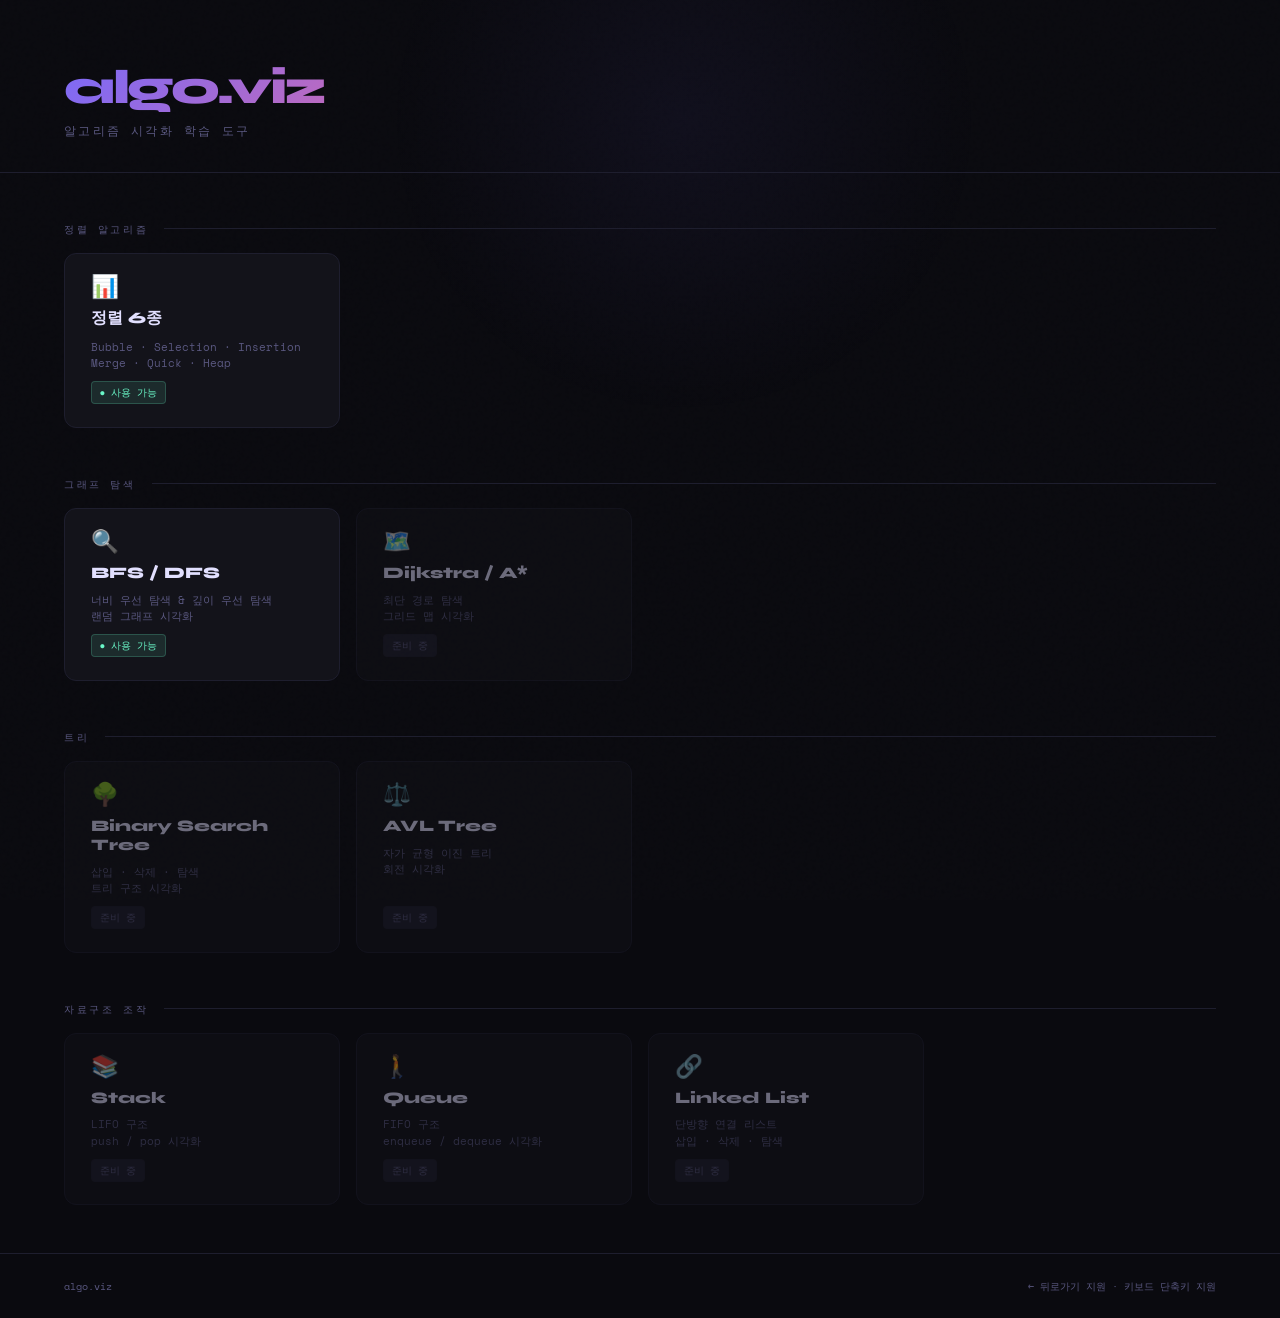
==== index.html @ f222cd2a "Add files via upload" ====
<!DOCTYPE html>
<html lang="ko">
<head>
  <meta charset="UTF-8" />
  <meta name="viewport" content="width=device-width, initial-scale=1.0" />
  <title>algo.viz</title>
  <link href="https://fonts.googleapis.com/css2?family=Space+Mono:wght@400;700&family=Syne:wght@400;700;800&display=swap" rel="stylesheet" />
  <style>
    :root {
      --bg: #0a0a0f;
      --surface: #13131a;
      --border: #1e1e2e;
      --text: #e2e0ff;
      --muted: #5a5880;
      --accent: #7c6af7;
      --accent2: #f76a8c;
      --accent3: #6af7c8;
      --accent4: #f7c96a;
    }

    * { box-sizing: border-box; margin: 0; padding: 0; }

    body {
      background: var(--bg);
      color: var(--text);
      font-family: 'Syne', sans-serif;
      min-height: 100vh;
      display: flex;
      flex-direction: column;
    }

    body::before {
      content: '';
      position: fixed;
      inset: 0;
      background-image: url("data:image/svg+xml,%3Csvg viewBox='0 0 256 256' xmlns='http://www.w3.org/2000/svg'%3E%3Cfilter id='n'%3E%3CfeTurbulence type='fractalNoise' baseFrequency='0.9' numOctaves='4' stitchTiles='stitch'/%3E%3C/filter%3E%3Crect width='100%25' height='100%25' filter='url(%23n)' opacity='0.04'/%3E%3C/svg%3E");
      pointer-events: none;
      z-index: 0;
      opacity: 0.4;
    }

    /* Decorative background glow */
    body::after {
      content: '';
      position: fixed;
      top: -20%;
      left: 30%;
      width: 600px;
      height: 600px;
      background: radial-gradient(circle, rgba(124,106,247,0.06) 0%, transparent 70%);
      pointer-events: none;
      z-index: 0;
    }

    header {
      position: relative;
      z-index: 1;
      padding: 4rem 4rem 2rem;
      border-bottom: 1px solid var(--border);
    }

    .logo {
      font-size: 3rem;
      font-weight: 800;
      letter-spacing: -0.05em;
      background: linear-gradient(135deg, var(--accent), var(--accent2), var(--accent3));
      -webkit-background-clip: text;
      -webkit-text-fill-color: transparent;
      line-height: 1;
      margin-bottom: 0.6rem;
    }

    .tagline {
      font-family: 'Space Mono', monospace;
      font-size: 0.75rem;
      color: var(--muted);
      letter-spacing: 0.2em;
      text-transform: uppercase;
    }

    main {
      position: relative;
      z-index: 1;
      flex: 1;
      padding: 3rem 4rem;
      display: flex;
      flex-direction: column;
      gap: 3rem;
    }

    .category {
      display: flex;
      flex-direction: column;
      gap: 1rem;
    }

    .cat-header {
      display: flex;
      align-items: center;
      gap: 1rem;
    }

    .cat-label {
      font-family: 'Space Mono', monospace;
      font-size: 0.65rem;
      letter-spacing: 0.25em;
      text-transform: uppercase;
      color: var(--muted);
    }

    .cat-line {
      flex: 1;
      height: 1px;
      background: var(--border);
    }

    .card-grid {
      display: grid;
      grid-template-columns: repeat(auto-fill, minmax(220px, 1fr));
      gap: 1rem;
    }

    .card {
      background: var(--surface);
      border: 1px solid var(--border);
      border-radius: 12px;
      padding: 1.4rem 1.6rem;
      text-decoration: none;
      color: inherit;
      display: flex;
      flex-direction: column;
      gap: 0.6rem;
      transition: all 0.2s;
      position: relative;
      overflow: hidden;
    }

    .card::before {
      content: '';
      position: absolute;
      top: 0; left: 0;
      right: 0; height: 2px;
      background: var(--card-accent, var(--accent));
      opacity: 0;
      transition: opacity 0.2s;
    }

    .card:hover {
      border-color: rgba(124,106,247,0.35);
      transform: translateY(-2px);
      box-shadow: 0 8px 32px rgba(0,0,0,0.3);
    }

    .card:hover::before { opacity: 1; }

    .card.soon {
      opacity: 0.45;
      cursor: not-allowed;
      pointer-events: none;
    }

    .card-icon {
      font-size: 1.4rem;
      line-height: 1;
    }

    .card-name {
      font-weight: 800;
      font-size: 1rem;
      color: var(--text);
    }

    .card-desc {
      font-family: 'Space Mono', monospace;
      font-size: 0.68rem;
      color: var(--muted);
      line-height: 1.5;
    }

    .card-badge {
      display: inline-flex;
      align-items: center;
      gap: 0.3rem;
      font-family: 'Space Mono', monospace;
      font-size: 0.6rem;
      padding: 0.2rem 0.5rem;
      border-radius: 4px;
      align-self: flex-start;
      margin-top: auto;
    }

    .badge-ready {
      background: rgba(106,247,200,0.1);
      color: var(--accent3);
      border: 1px solid rgba(106,247,200,0.2);
    }

    .badge-soon {
      background: rgba(90,88,128,0.2);
      color: var(--muted);
      border: 1px solid var(--border);
    }

    footer {
      position: relative;
      z-index: 1;
      padding: 1.5rem 4rem;
      border-top: 1px solid var(--border);
      font-family: 'Space Mono', monospace;
      font-size: 0.65rem;
      color: var(--muted);
      display: flex;
      justify-content: space-between;
    }

    @media (max-width: 600px) {
      header, main, footer { padding-left: 1.5rem; padding-right: 1.5rem; }
      .logo { font-size: 2rem; }
      .card-grid { grid-template-columns: 1fr 1fr; }
    }
  </style>
</head>
<body>

<header>
  <div class="logo">algo.viz</div>
  <div class="tagline">알고리즘 시각화 학습 도구</div>
</header>

<main>

  <!-- 정렬 -->
  <div class="category">
    <div class="cat-header">
      <div class="cat-label">정렬 알고리즘</div>
      <div class="cat-line"></div>
    </div>
    <div class="card-grid">
      <a class="card" href="sort.html" style="--card-accent: var(--accent)">
        <div class="card-icon">📊</div>
        <div class="card-name">정렬 6종</div>
        <div class="card-desc">Bubble · Selection · Insertion<br>Merge · Quick · Heap</div>
        <div class="card-badge badge-ready">● 사용 가능</div>
      </a>
    </div>
  </div>

  <!-- 그래프 탐색 -->
  <div class="category">
    <div class="cat-header">
      <div class="cat-label">그래프 탐색</div>
      <div class="cat-line"></div>
    </div>
    <div class="card-grid">
      <a class="card" href="graph.html" style="--card-accent: var(--accent2)">
        <div class="card-icon">🔍</div>
        <div class="card-name">BFS / DFS</div>
        <div class="card-desc">너비 우선 탐색 &amp; 깊이 우선 탐색<br>랜덤 그래프 시각화</div>
        <div class="card-badge badge-ready">● 사용 가능</div>
      </a>
      <div class="card soon" style="--card-accent: var(--accent2)">
        <div class="card-icon">🗺️</div>
        <div class="card-name">Dijkstra / A*</div>
        <div class="card-desc">최단 경로 탐색<br>그리드 맵 시각화</div>
        <div class="card-badge badge-soon">준비 중</div>
      </div>
    </div>
  </div>

  <!-- 트리 -->
  <div class="category">
    <div class="cat-header">
      <div class="cat-label">트리</div>
      <div class="cat-line"></div>
    </div>
    <div class="card-grid">
      <div class="card soon" style="--card-accent: var(--accent3)">
        <div class="card-icon">🌳</div>
        <div class="card-name">Binary Search Tree</div>
        <div class="card-desc">삽입 · 삭제 · 탐색<br>트리 구조 시각화</div>
        <div class="card-badge badge-soon">준비 중</div>
      </div>
      <div class="card soon" style="--card-accent: var(--accent3)">
        <div class="card-icon">⚖️</div>
        <div class="card-name">AVL Tree</div>
        <div class="card-desc">자가 균형 이진 트리<br>회전 시각화</div>
        <div class="card-badge badge-soon">준비 중</div>
      </div>
    </div>
  </div>

  <!-- 자료구조 -->
  <div class="category">
    <div class="cat-header">
      <div class="cat-label">자료구조 조작</div>
      <div class="cat-line"></div>
    </div>
    <div class="card-grid">
      <div class="card soon" style="--card-accent: var(--accent4)">
        <div class="card-icon">📚</div>
        <div class="card-name">Stack</div>
        <div class="card-desc">LIFO 구조<br>push / pop 시각화</div>
        <div class="card-badge badge-soon">준비 중</div>
      </div>
      <div class="card soon" style="--card-accent: var(--accent4)">
        <div class="card-icon">🚶</div>
        <div class="card-name">Queue</div>
        <div class="card-desc">FIFO 구조<br>enqueue / dequeue 시각화</div>
        <div class="card-badge badge-soon">준비 중</div>
      </div>
      <div class="card soon" style="--card-accent: var(--accent4)">
        <div class="card-icon">🔗</div>
        <div class="card-name">Linked List</div>
        <div class="card-desc">단방향 연결 리스트<br>삽입 · 삭제 · 탐색</div>
        <div class="card-badge badge-soon">준비 중</div>
      </div>
    </div>
  </div>

</main>

<footer>
  <span>algo.viz</span>
  <span>← 뒤로가기 지원 · 키보드 단축키 지원</span>
</footer>

</body>
</html>
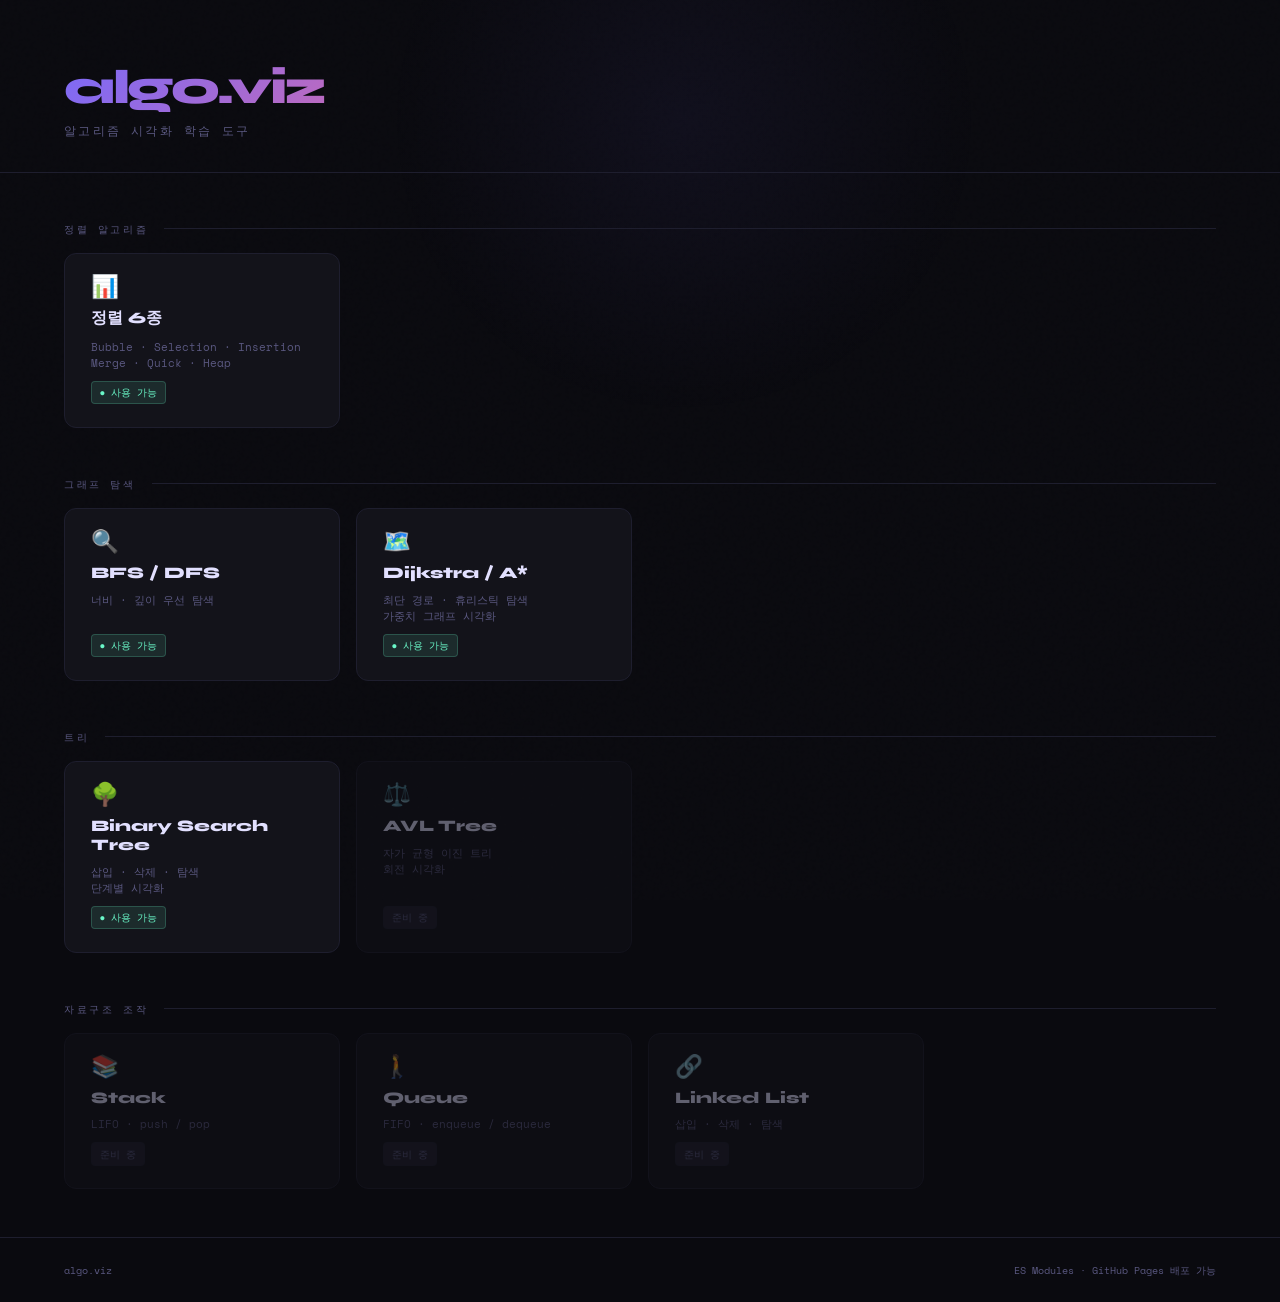
==== commit dd1d2a5f: "Update index.html" ====
--- a/index.html
+++ b/index.html
@@ -7,236 +7,48 @@
   <link href="https://fonts.googleapis.com/css2?family=Space+Mono:wght@400;700&family=Syne:wght@400;700;800&display=swap" rel="stylesheet" />
   <style>
     :root {
-      --bg: #0a0a0f;
-      --surface: #13131a;
-      --border: #1e1e2e;
-      --text: #e2e0ff;
-      --muted: #5a5880;
-      --accent: #7c6af7;
-      --accent2: #f76a8c;
-      --accent3: #6af7c8;
-      --accent4: #f7c96a;
+      --bg:#0a0a0f; --surface:#13131a; --border:#1e1e2e;
+      --text:#e2e0ff; --muted:#5a5880;
+      --accent:#7c6af7; --accent2:#f76a8c; --accent3:#6af7c8; --accent4:#f7c96a;
     }
-
-    * { box-sizing: border-box; margin: 0; padding: 0; }
-
-    body {
-      background: var(--bg);
-      color: var(--text);
-      font-family: 'Syne', sans-serif;
-      min-height: 100vh;
-      display: flex;
-      flex-direction: column;
-    }
-
-    body::before {
-      content: '';
-      position: fixed;
-      inset: 0;
-      background-image: url("data:image/svg+xml,%3Csvg viewBox='0 0 256 256' xmlns='http://www.w3.org/2000/svg'%3E%3Cfilter id='n'%3E%3CfeTurbulence type='fractalNoise' baseFrequency='0.9' numOctaves='4' stitchTiles='stitch'/%3E%3C/filter%3E%3Crect width='100%25' height='100%25' filter='url(%23n)' opacity='0.04'/%3E%3C/svg%3E");
-      pointer-events: none;
-      z-index: 0;
-      opacity: 0.4;
-    }
-
-    /* Decorative background glow */
-    body::after {
-      content: '';
-      position: fixed;
-      top: -20%;
-      left: 30%;
-      width: 600px;
-      height: 600px;
-      background: radial-gradient(circle, rgba(124,106,247,0.06) 0%, transparent 70%);
-      pointer-events: none;
-      z-index: 0;
-    }
-
-    header {
-      position: relative;
-      z-index: 1;
-      padding: 4rem 4rem 2rem;
-      border-bottom: 1px solid var(--border);
-    }
-
-    .logo {
-      font-size: 3rem;
-      font-weight: 800;
-      letter-spacing: -0.05em;
-      background: linear-gradient(135deg, var(--accent), var(--accent2), var(--accent3));
-      -webkit-background-clip: text;
-      -webkit-text-fill-color: transparent;
-      line-height: 1;
-      margin-bottom: 0.6rem;
-    }
-
-    .tagline {
-      font-family: 'Space Mono', monospace;
-      font-size: 0.75rem;
-      color: var(--muted);
-      letter-spacing: 0.2em;
-      text-transform: uppercase;
-    }
-
-    main {
-      position: relative;
-      z-index: 1;
-      flex: 1;
-      padding: 3rem 4rem;
-      display: flex;
-      flex-direction: column;
-      gap: 3rem;
-    }
-
-    .category {
-      display: flex;
-      flex-direction: column;
-      gap: 1rem;
-    }
-
-    .cat-header {
-      display: flex;
-      align-items: center;
-      gap: 1rem;
-    }
-
-    .cat-label {
-      font-family: 'Space Mono', monospace;
-      font-size: 0.65rem;
-      letter-spacing: 0.25em;
-      text-transform: uppercase;
-      color: var(--muted);
-    }
-
-    .cat-line {
-      flex: 1;
-      height: 1px;
-      background: var(--border);
-    }
-
-    .card-grid {
-      display: grid;
-      grid-template-columns: repeat(auto-fill, minmax(220px, 1fr));
-      gap: 1rem;
-    }
-
-    .card {
-      background: var(--surface);
-      border: 1px solid var(--border);
-      border-radius: 12px;
-      padding: 1.4rem 1.6rem;
-      text-decoration: none;
-      color: inherit;
-      display: flex;
-      flex-direction: column;
-      gap: 0.6rem;
-      transition: all 0.2s;
-      position: relative;
-      overflow: hidden;
-    }
-
-    .card::before {
-      content: '';
-      position: absolute;
-      top: 0; left: 0;
-      right: 0; height: 2px;
-      background: var(--card-accent, var(--accent));
-      opacity: 0;
-      transition: opacity 0.2s;
-    }
-
-    .card:hover {
-      border-color: rgba(124,106,247,0.35);
-      transform: translateY(-2px);
-      box-shadow: 0 8px 32px rgba(0,0,0,0.3);
-    }
-
-    .card:hover::before { opacity: 1; }
-
-    .card.soon {
-      opacity: 0.45;
-      cursor: not-allowed;
-      pointer-events: none;
-    }
-
-    .card-icon {
-      font-size: 1.4rem;
-      line-height: 1;
-    }
-
-    .card-name {
-      font-weight: 800;
-      font-size: 1rem;
-      color: var(--text);
-    }
-
-    .card-desc {
-      font-family: 'Space Mono', monospace;
-      font-size: 0.68rem;
-      color: var(--muted);
-      line-height: 1.5;
-    }
-
-    .card-badge {
-      display: inline-flex;
-      align-items: center;
-      gap: 0.3rem;
-      font-family: 'Space Mono', monospace;
-      font-size: 0.6rem;
-      padding: 0.2rem 0.5rem;
-      border-radius: 4px;
-      align-self: flex-start;
-      margin-top: auto;
-    }
-
-    .badge-ready {
-      background: rgba(106,247,200,0.1);
-      color: var(--accent3);
-      border: 1px solid rgba(106,247,200,0.2);
-    }
-
-    .badge-soon {
-      background: rgba(90,88,128,0.2);
-      color: var(--muted);
-      border: 1px solid var(--border);
-    }
-
-    footer {
-      position: relative;
-      z-index: 1;
-      padding: 1.5rem 4rem;
-      border-top: 1px solid var(--border);
-      font-family: 'Space Mono', monospace;
-      font-size: 0.65rem;
-      color: var(--muted);
-      display: flex;
-      justify-content: space-between;
-    }
-
-    @media (max-width: 600px) {
-      header, main, footer { padding-left: 1.5rem; padding-right: 1.5rem; }
-      .logo { font-size: 2rem; }
-      .card-grid { grid-template-columns: 1fr 1fr; }
-    }
+    *{box-sizing:border-box;margin:0;padding:0;}
+    body{background:var(--bg);color:var(--text);font-family:'Syne',sans-serif;min-height:100vh;display:flex;flex-direction:column;}
+    body::before{content:'';position:fixed;inset:0;background-image:url("data:image/svg+xml,%3Csvg viewBox='0 0 256 256' xmlns='http://www.w3.org/2000/svg'%3E%3Cfilter id='n'%3E%3CfeTurbulence type='fractalNoise' baseFrequency='0.9' numOctaves='4' stitchTiles='stitch'/%3E%3C/filter%3E%3Crect width='100%25' height='100%25' filter='url(%23n)' opacity='0.04'/%3E%3C/svg%3E");pointer-events:none;z-index:0;opacity:0.4;}
+    body::after{content:'';position:fixed;top:-20%;left:30%;width:600px;height:600px;background:radial-gradient(circle,rgba(124,106,247,0.06) 0%,transparent 70%);pointer-events:none;z-index:0;}
+    header{position:relative;z-index:1;padding:4rem 4rem 2rem;border-bottom:1px solid var(--border);}
+    .logo{font-size:3rem;font-weight:800;letter-spacing:-0.05em;background:linear-gradient(135deg,var(--accent),var(--accent2),var(--accent3));-webkit-background-clip:text;-webkit-text-fill-color:transparent;line-height:1;margin-bottom:0.6rem;}
+    .tagline{font-family:'Space Mono',monospace;font-size:0.75rem;color:var(--muted);letter-spacing:0.2em;text-transform:uppercase;}
+    main{position:relative;z-index:1;flex:1;padding:3rem 4rem;display:flex;flex-direction:column;gap:3rem;}
+    .category{display:flex;flex-direction:column;gap:1rem;}
+    .cat-header{display:flex;align-items:center;gap:1rem;}
+    .cat-label{font-family:'Space Mono',monospace;font-size:0.65rem;letter-spacing:0.25em;text-transform:uppercase;color:var(--muted);}
+    .cat-line{flex:1;height:1px;background:var(--border);}
+    .card-grid{display:grid;grid-template-columns:repeat(auto-fill,minmax(220px,1fr));gap:1rem;}
+    .card{background:var(--surface);border:1px solid var(--border);border-radius:12px;padding:1.4rem 1.6rem;text-decoration:none;color:inherit;display:flex;flex-direction:column;gap:0.6rem;transition:all 0.2s;position:relative;overflow:hidden;}
+    .card::before{content:'';position:absolute;top:0;left:0;right:0;height:2px;background:var(--card-accent,var(--accent));opacity:0;transition:opacity 0.2s;}
+    .card:hover{border-color:rgba(124,106,247,0.35);transform:translateY(-2px);box-shadow:0 8px 32px rgba(0,0,0,0.3);}
+    .card:hover::before{opacity:1;}
+    .card.soon{opacity:0.4;cursor:not-allowed;pointer-events:none;}
+    .card-icon{font-size:1.4rem;line-height:1;}
+    .card-name{font-weight:800;font-size:1rem;color:var(--text);}
+    .card-desc{font-family:'Space Mono',monospace;font-size:0.68rem;color:var(--muted);line-height:1.5;}
+    .card-badge{display:inline-flex;align-items:center;gap:0.3rem;font-family:'Space Mono',monospace;font-size:0.6rem;padding:0.2rem 0.5rem;border-radius:4px;align-self:flex-start;margin-top:auto;}
+    .badge-ready{background:rgba(106,247,200,0.1);color:var(--accent3);border:1px solid rgba(106,247,200,0.2);}
+    .badge-soon{background:rgba(90,88,128,0.2);color:var(--muted);border:1px solid var(--border);}
+    footer{position:relative;z-index:1;padding:1.5rem 4rem;border-top:1px solid var(--border);font-family:'Space Mono',monospace;font-size:0.65rem;color:var(--muted);display:flex;justify-content:space-between;}
+    @media(max-width:600px){header,main,footer{padding-left:1.5rem;padding-right:1.5rem;}.logo{font-size:2rem;}.card-grid{grid-template-columns:1fr 1fr;}}
   </style>
 </head>
 <body>
-
 <header>
   <div class="logo">algo.viz</div>
   <div class="tagline">알고리즘 시각화 학습 도구</div>
 </header>
-
 <main>
-
-  <!-- 정렬 -->
   <div class="category">
-    <div class="cat-header">
-      <div class="cat-label">정렬 알고리즘</div>
-      <div class="cat-line"></div>
-    </div>
+    <div class="cat-header"><div class="cat-label">정렬 알고리즘</div><div class="cat-line"></div></div>
     <div class="card-grid">
-      <a class="card" href="sort.html" style="--card-accent: var(--accent)">
+      <a class="card" href="sort.html" style="--card-accent:var(--accent)">
         <div class="card-icon">📊</div>
         <div class="card-name">정렬 6종</div>
         <div class="card-desc">Bubble · Selection · Insertion<br>Merge · Quick · Heap</div>
@@ -245,42 +57,34 @@
     </div>
   </div>
 
-  <!-- 그래프 탐색 -->
   <div class="category">
-    <div class="cat-header">
-      <div class="cat-label">그래프 탐색</div>
-      <div class="cat-line"></div>
-    </div>
+    <div class="cat-header"><div class="cat-label">그래프 탐색</div><div class="cat-line"></div></div>
     <div class="card-grid">
-      <a class="card" href="graph.html" style="--card-accent: var(--accent2)">
+      <a class="card" href="graph.html" style="--card-accent:var(--accent2)">
         <div class="card-icon">🔍</div>
         <div class="card-name">BFS / DFS</div>
-        <div class="card-desc">너비 우선 탐색 &amp; 깊이 우선 탐색<br>랜덤 그래프 시각화</div>
+        <div class="card-desc">너비 · 깊이 우선 탐색</div>
         <div class="card-badge badge-ready">● 사용 가능</div>
       </a>
-      <div class="card soon" style="--card-accent: var(--accent2)">
+      <a class="card" href="graph.html" style="--card-accent:var(--accent2)">
         <div class="card-icon">🗺️</div>
         <div class="card-name">Dijkstra / A*</div>
-        <div class="card-desc">최단 경로 탐색<br>그리드 맵 시각화</div>
-        <div class="card-badge badge-soon">준비 중</div>
-      </div>
+        <div class="card-desc">최단 경로 · 휴리스틱 탐색<br>가중치 그래프 시각화</div>
+        <div class="card-badge badge-ready">● 사용 가능</div>
+      </a>
     </div>
   </div>
 
-  <!-- 트리 -->
   <div class="category">
-    <div class="cat-header">
-      <div class="cat-label">트리</div>
-      <div class="cat-line"></div>
-    </div>
+    <div class="cat-header"><div class="cat-label">트리</div><div class="cat-line"></div></div>
     <div class="card-grid">
-      <div class="card soon" style="--card-accent: var(--accent3)">
+      <a class="card" href="tree.html" style="--card-accent:var(--accent3)">
         <div class="card-icon">🌳</div>
         <div class="card-name">Binary Search Tree</div>
-        <div class="card-desc">삽입 · 삭제 · 탐색<br>트리 구조 시각화</div>
-        <div class="card-badge badge-soon">준비 중</div>
-      </div>
-      <div class="card soon" style="--card-accent: var(--accent3)">
+        <div class="card-desc">삽입 · 삭제 · 탐색<br>단계별 시각화</div>
+        <div class="card-badge badge-ready">● 사용 가능</div>
+      </a>
+      <div class="card soon" style="--card-accent:var(--accent3)">
         <div class="card-icon">⚖️</div>
         <div class="card-name">AVL Tree</div>
         <div class="card-desc">자가 균형 이진 트리<br>회전 시각화</div>
@@ -289,40 +93,30 @@
     </div>
   </div>
 
-  <!-- 자료구조 -->
   <div class="category">
-    <div class="cat-header">
-      <div class="cat-label">자료구조 조작</div>
-      <div class="cat-line"></div>
-    </div>
+    <div class="cat-header"><div class="cat-label">자료구조 조작</div><div class="cat-line"></div></div>
     <div class="card-grid">
-      <div class="card soon" style="--card-accent: var(--accent4)">
-        <div class="card-icon">📚</div>
-        <div class="card-name">Stack</div>
-        <div class="card-desc">LIFO 구조<br>push / pop 시각화</div>
+      <div class="card soon" style="--card-accent:var(--accent4)">
+        <div class="card-icon">📚</div><div class="card-name">Stack</div>
+        <div class="card-desc">LIFO · push / pop</div>
         <div class="card-badge badge-soon">준비 중</div>
       </div>
-      <div class="card soon" style="--card-accent: var(--accent4)">
-        <div class="card-icon">🚶</div>
-        <div class="card-name">Queue</div>
-        <div class="card-desc">FIFO 구조<br>enqueue / dequeue 시각화</div>
+      <div class="card soon" style="--card-accent:var(--accent4)">
+        <div class="card-icon">🚶</div><div class="card-name">Queue</div>
+        <div class="card-desc">FIFO · enqueue / dequeue</div>
         <div class="card-badge badge-soon">준비 중</div>
       </div>
-      <div class="card soon" style="--card-accent: var(--accent4)">
-        <div class="card-icon">🔗</div>
-        <div class="card-name">Linked List</div>
-        <div class="card-desc">단방향 연결 리스트<br>삽입 · 삭제 · 탐색</div>
+      <div class="card soon" style="--card-accent:var(--accent4)">
+        <div class="card-icon">🔗</div><div class="card-name">Linked List</div>
+        <div class="card-desc">삽입 · 삭제 · 탐색</div>
         <div class="card-badge badge-soon">준비 중</div>
       </div>
     </div>
   </div>
-
 </main>
-
 <footer>
   <span>algo.viz</span>
-  <span>← 뒤로가기 지원 · 키보드 단축키 지원</span>
+  <span>ES Modules · GitHub Pages 배포 가능</span>
 </footer>
-
 </body>
 </html>
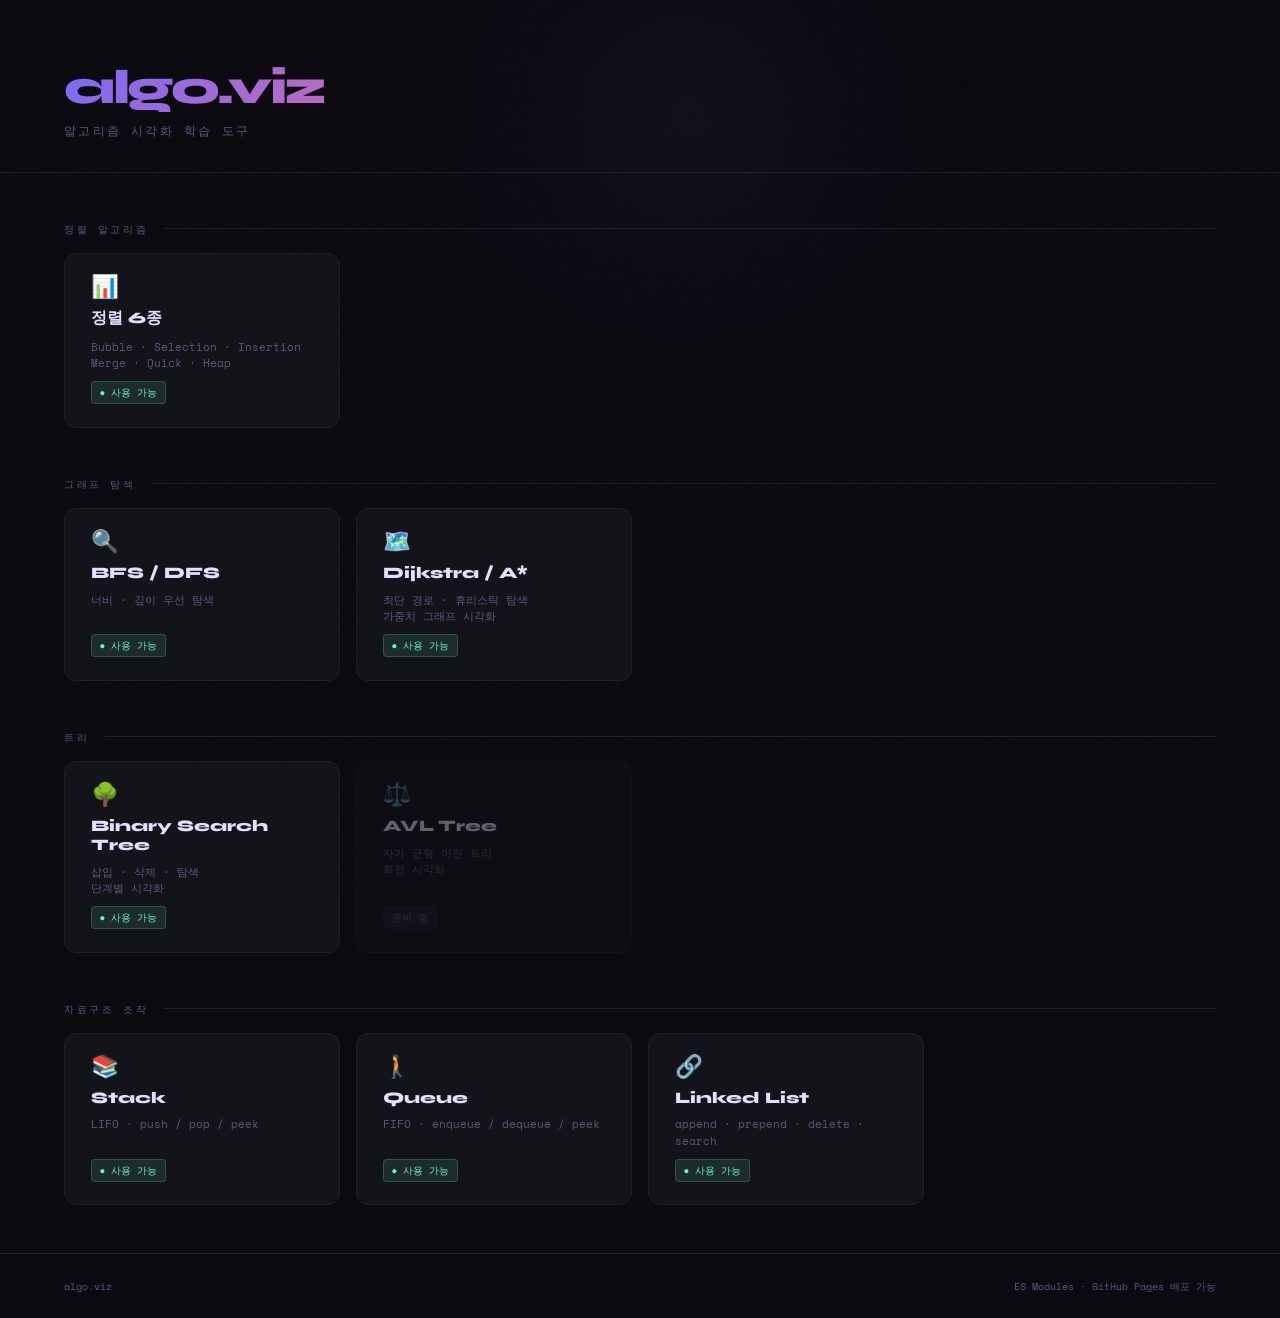
==== commit 91f61ae7: "Add files via upload" ====
--- a/index.html
+++ b/index.html
@@ -60,13 +60,13 @@
   <div class="category">
     <div class="cat-header"><div class="cat-label">그래프 탐색</div><div class="cat-line"></div></div>
     <div class="card-grid">
-      <a class="card" href="graph.html" style="--card-accent:var(--accent2)">
+      <a class="card" href="graph-traversal.html" style="--card-accent:var(--accent2)">
         <div class="card-icon">🔍</div>
         <div class="card-name">BFS / DFS</div>
         <div class="card-desc">너비 · 깊이 우선 탐색</div>
         <div class="card-badge badge-ready">● 사용 가능</div>
       </a>
-      <a class="card" href="graph.html" style="--card-accent:var(--accent2)">
+      <a class="card" href="graph-pathfinding.html" style="--card-accent:var(--accent2)">
         <div class="card-icon">🗺️</div>
         <div class="card-name">Dijkstra / A*</div>
         <div class="card-desc">최단 경로 · 휴리스틱 탐색<br>가중치 그래프 시각화</div>
@@ -96,21 +96,21 @@
   <div class="category">
     <div class="cat-header"><div class="cat-label">자료구조 조작</div><div class="cat-line"></div></div>
     <div class="card-grid">
-      <div class="card soon" style="--card-accent:var(--accent4)">
+      <a class="card" href="stack.html" style="--card-accent:var(--accent4)">
         <div class="card-icon">📚</div><div class="card-name">Stack</div>
-        <div class="card-desc">LIFO · push / pop</div>
-        <div class="card-badge badge-soon">준비 중</div>
-      </div>
-      <div class="card soon" style="--card-accent:var(--accent4)">
+        <div class="card-desc">LIFO · push / pop / peek</div>
+        <div class="card-badge badge-ready">● 사용 가능</div>
+      </a>
+      <a class="card" href="queue.html" style="--card-accent:var(--accent4)">
         <div class="card-icon">🚶</div><div class="card-name">Queue</div>
-        <div class="card-desc">FIFO · enqueue / dequeue</div>
-        <div class="card-badge badge-soon">준비 중</div>
-      </div>
-      <div class="card soon" style="--card-accent:var(--accent4)">
+        <div class="card-desc">FIFO · enqueue / dequeue / peek</div>
+        <div class="card-badge badge-ready">● 사용 가능</div>
+      </a>
+      <a class="card" href="linkedlist.html" style="--card-accent:var(--accent4)">
         <div class="card-icon">🔗</div><div class="card-name">Linked List</div>
-        <div class="card-desc">삽입 · 삭제 · 탐색</div>
-        <div class="card-badge badge-soon">준비 중</div>
-      </div>
+        <div class="card-desc">append · prepend · delete · search</div>
+        <div class="card-badge badge-ready">● 사용 가능</div>
+      </a>
     </div>
   </div>
 </main>
